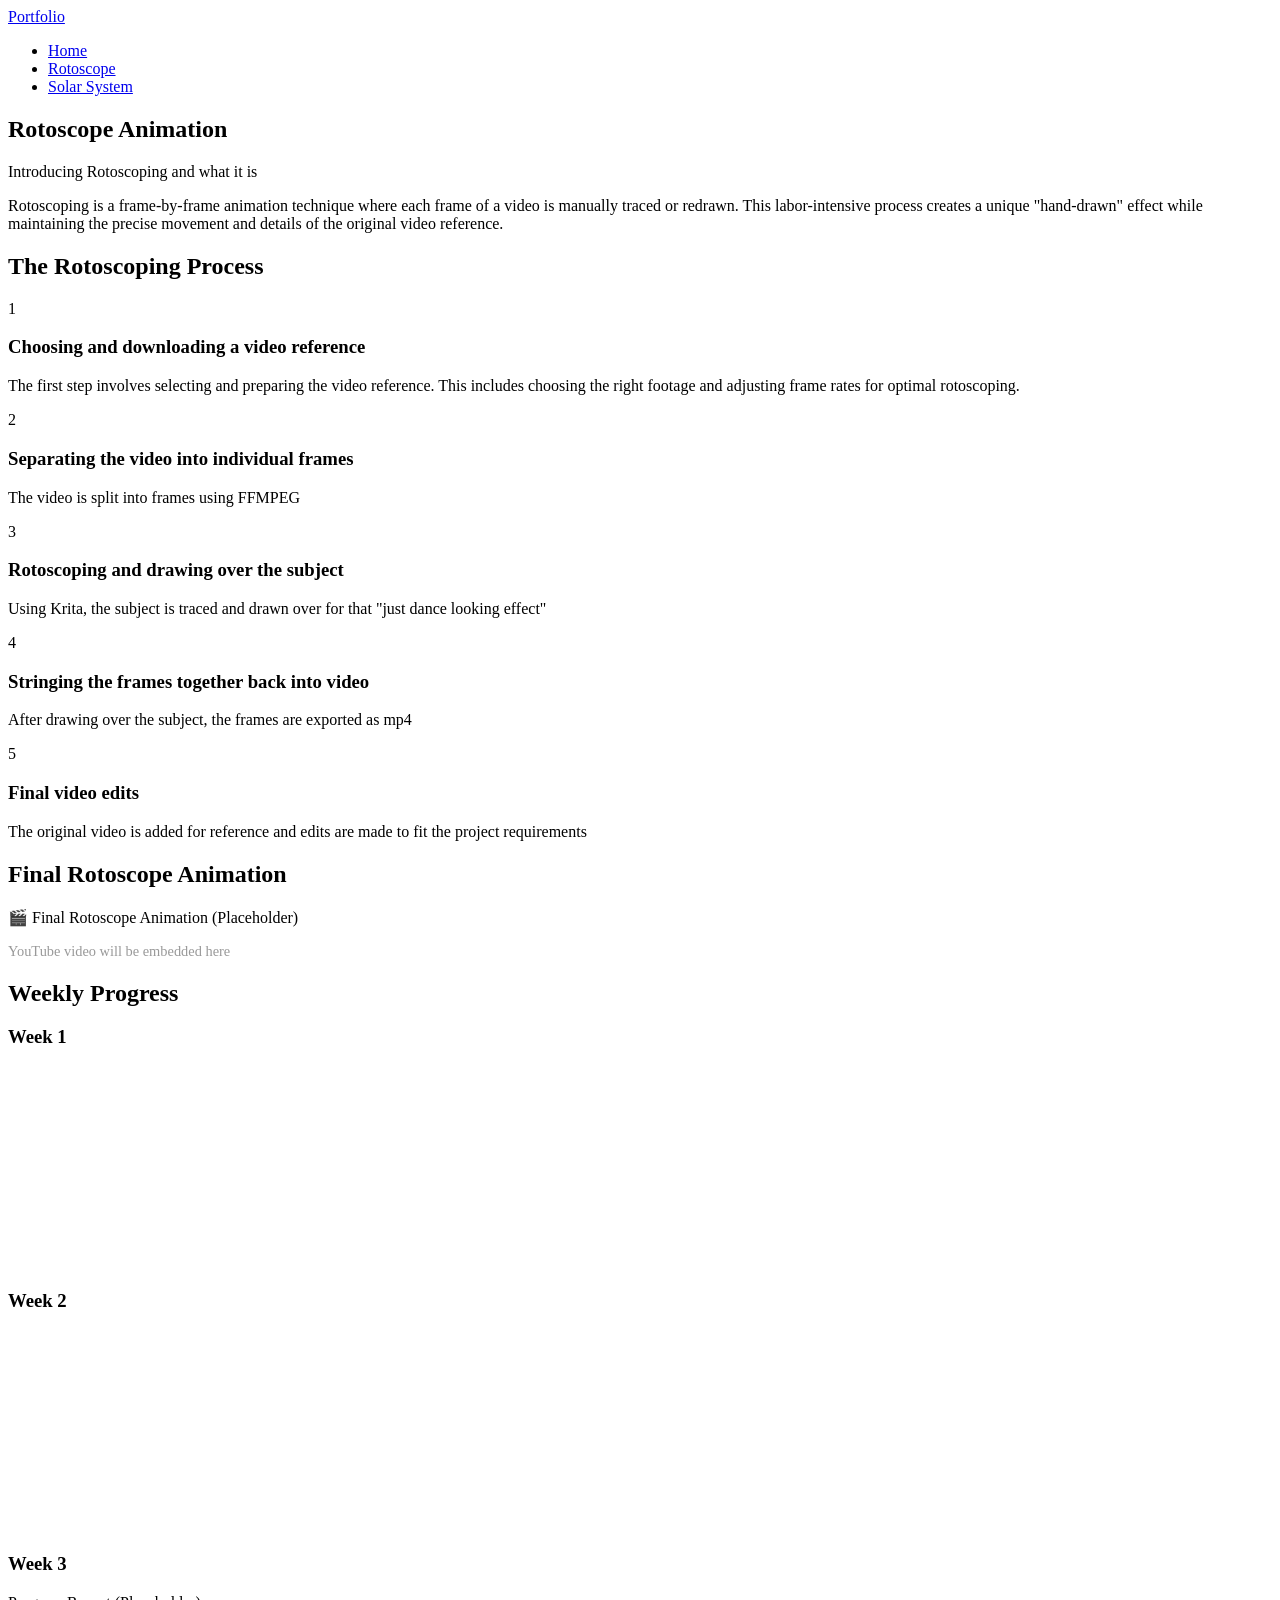
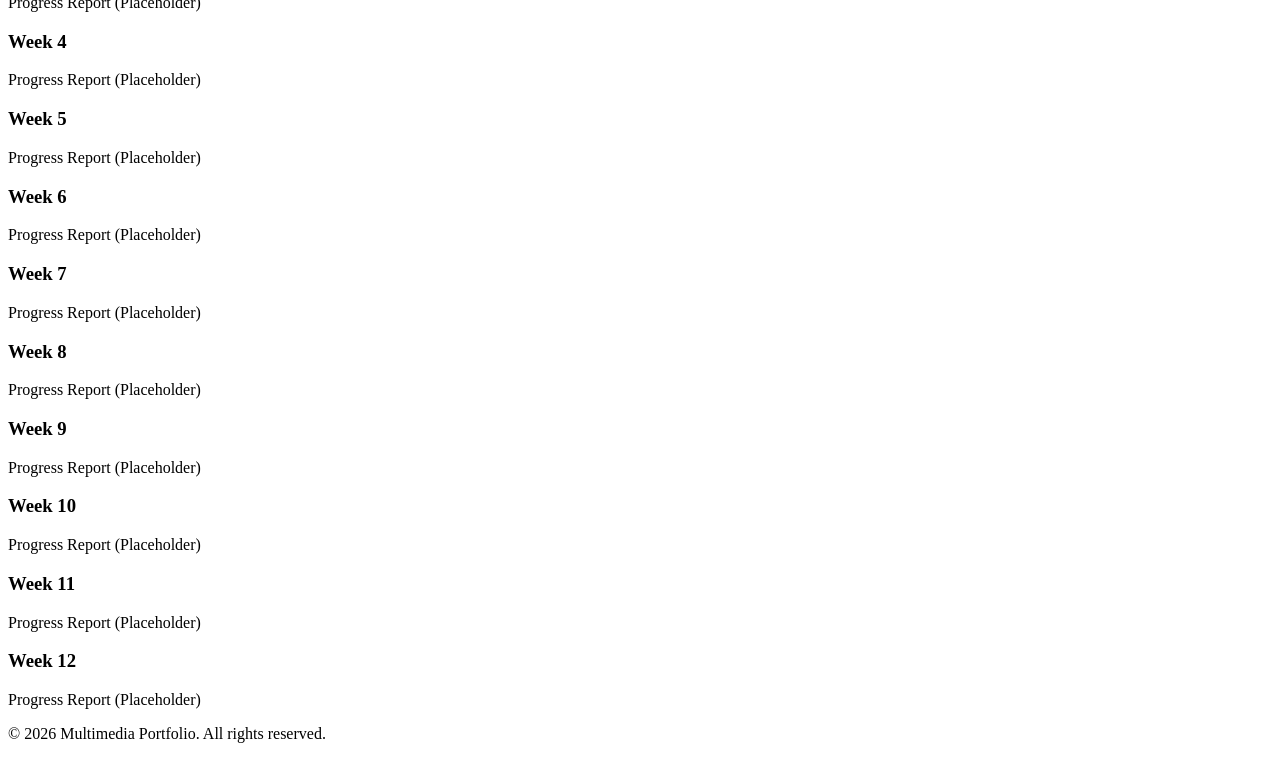
==== rotoscope.html @ 823a6d79 "week1,2 embed" ====
<!DOCTYPE html>
<html lang="en">
<head>
    <meta charset="UTF-8">
    <meta name="viewport" content="width=device-width, initial-scale=1.0">
    <title>Rotoscope - Multimedia Portfolio</title>
    <link rel="stylesheet" href="style.css">
</head>
<body>
    <nav class="navbar">
        <div class="nav-container">
            <a href="index.html" class="logo">Portfolio</a>
            <ul class="nav-menu">
                <li><a href="index.html">Home</a></li>
                <li><a href="rotoscope.html" class="active">Rotoscope</a></li>
                <li><a href="solar-system.html">Solar System</a></li>
            </ul>
        </div>
    </nav>

    <main>
        <section class="project-header-section">
            <h1>Rotoscope Animation</h1>
            <p class="intro-text">Introducing Rotoscoping and what it is</p>
            <p class="description">Rotoscoping is a frame-by-frame animation technique where each frame of a video is manually traced or redrawn. This labor-intensive process creates a unique "hand-drawn" effect while maintaining the precise movement and details of the original video reference.</p>
        </section>

        <section class="section">
            <h2>The Rotoscoping Process</h2>
            <div class="process-steps">
                <div class="step">
                    <div class="step-number">1</div>
                    <h3>Choosing and downloading a video reference</h3>
                    <p>The first step involves selecting and preparing the video reference. This includes choosing the right footage and adjusting frame rates for optimal rotoscoping.</p>
                </div>
                <div class="step">
                    <div class="step-number">2</div>
                    <h3>Separating the video into individual frames</h3>
                    <p>The video is split into frames using FFMPEG</p>
                </div>
                <div class="step">
                    <div class="step-number">3</div>
                    <h3>Rotoscoping and drawing over the subject</h3>
                    <p>Using Krita, the subject is traced and drawn over for that "just dance looking effect"</p>
                </div>
                <div class="step">
                    <div class="step-number">4</div>
                    <h3>Stringing the frames together back into video</h3>
                    <p>After drawing over the subject, the frames are exported as mp4</p>
                </div>
                <div class="step">
                    <div class="step-number">5</div>
                    <h3>Final video edits</h3>
                    <p>The original video is added for reference and edits are made to fit the project requirements</p>
                </div>
            </div>
        </section>

        <section class="section">
            <h2>Final Rotoscope Animation</h2>
            <div class="video-container">
                <div class="placeholder-video">
                    <p>🎬 Final Rotoscope Animation (Placeholder)</p>
                    <p style="font-size: 0.9em; color: #999;">YouTube video will be embedded here</p>
                </div>
            </div>
        </section>

        <section class="section">
            <h2>Weekly Progress</h2>
            <div class="progress-grid">
                <div class="progress-item">
                    <h3>Week 1</h3>
                    <div class="placeholder-video small">
                        <iframe width="100%" height="200" src="https://www.youtube.com/embed/7poKHDtncnA" title="Week 1 Progress Report" frameborder="0" allow="accelerometer; autoplay; clipboard-write; encrypted-media; gyroscope; picture-in-picture" allowfullscreen></iframe>
                    </div>
                </div>
                <div class="progress-item">
                    <h3>Week 2</h3>
                    <div class="placeholder-video small">
                        <iframe width="100%" height="200" src="https://www.youtube.com/embed/IN94THg4a0k" title="Week 2 Progress Report" frameborder="0" allow="accelerometer; autoplay; clipboard-write; encrypted-media; gyroscope; picture-in-picture" allowfullscreen></iframe>
                    </div>
                </div>
                <div class="progress-item">
                    <h3>Week 3</h3>
                    <div class="placeholder-video small">
                        <p>Progress Report (Placeholder)</p>
                    </div>
                </div>
                <div class="progress-item">
                    <h3>Week 4</h3>
                    <div class="placeholder-video small">
                        <p>Progress Report (Placeholder)</p>
                    </div>
                </div>
                <div class="progress-item">
                    <h3>Week 5</h3>
                    <div class="placeholder-video small">
                        <p>Progress Report (Placeholder)</p>
                    </div>
                </div>
                <div class="progress-item">
                    <h3>Week 6</h3>
                    <div class="placeholder-video small">
                        <p>Progress Report (Placeholder)</p>
                    </div>
                </div>
                <div class="progress-item">
                    <h3>Week 7</h3>
                    <div class="placeholder-video small">
                        <p>Progress Report (Placeholder)</p>
                    </div>
                </div>
                <div class="progress-item">
                    <h3>Week 8</h3>
                    <div class="placeholder-video small">
                        <p>Progress Report (Placeholder)</p>
                    </div>
                </div>
                <div class="progress-item">
                    <h3>Week 9</h3>
                    <div class="placeholder-video small">
                        <p>Progress Report (Placeholder)</p>
                    </div>
                </div>
                <div class="progress-item">
                    <h3>Week 10</h3>
                    <div class="placeholder-video small">
                        <p>Progress Report (Placeholder)</p>
                    </div>
                </div>
                <div class="progress-item">
                    <h3>Week 11</h3>
                    <div class="placeholder-video small">
                        <p>Progress Report (Placeholder)</p>
                    </div>
                </div>
                <div class="progress-item">
                    <h3>Week 12</h3>
                    <div class="placeholder-video small">
                        <p>Progress Report (Placeholder)</p>
                    </div>
                </div>
            </div>
        </section>
    </main>

    <footer>
        <p>&copy; 2026 Multimedia Portfolio. All rights reserved.</p>
    </footer>

    <script src="script.js"></script>
</body>
</html>
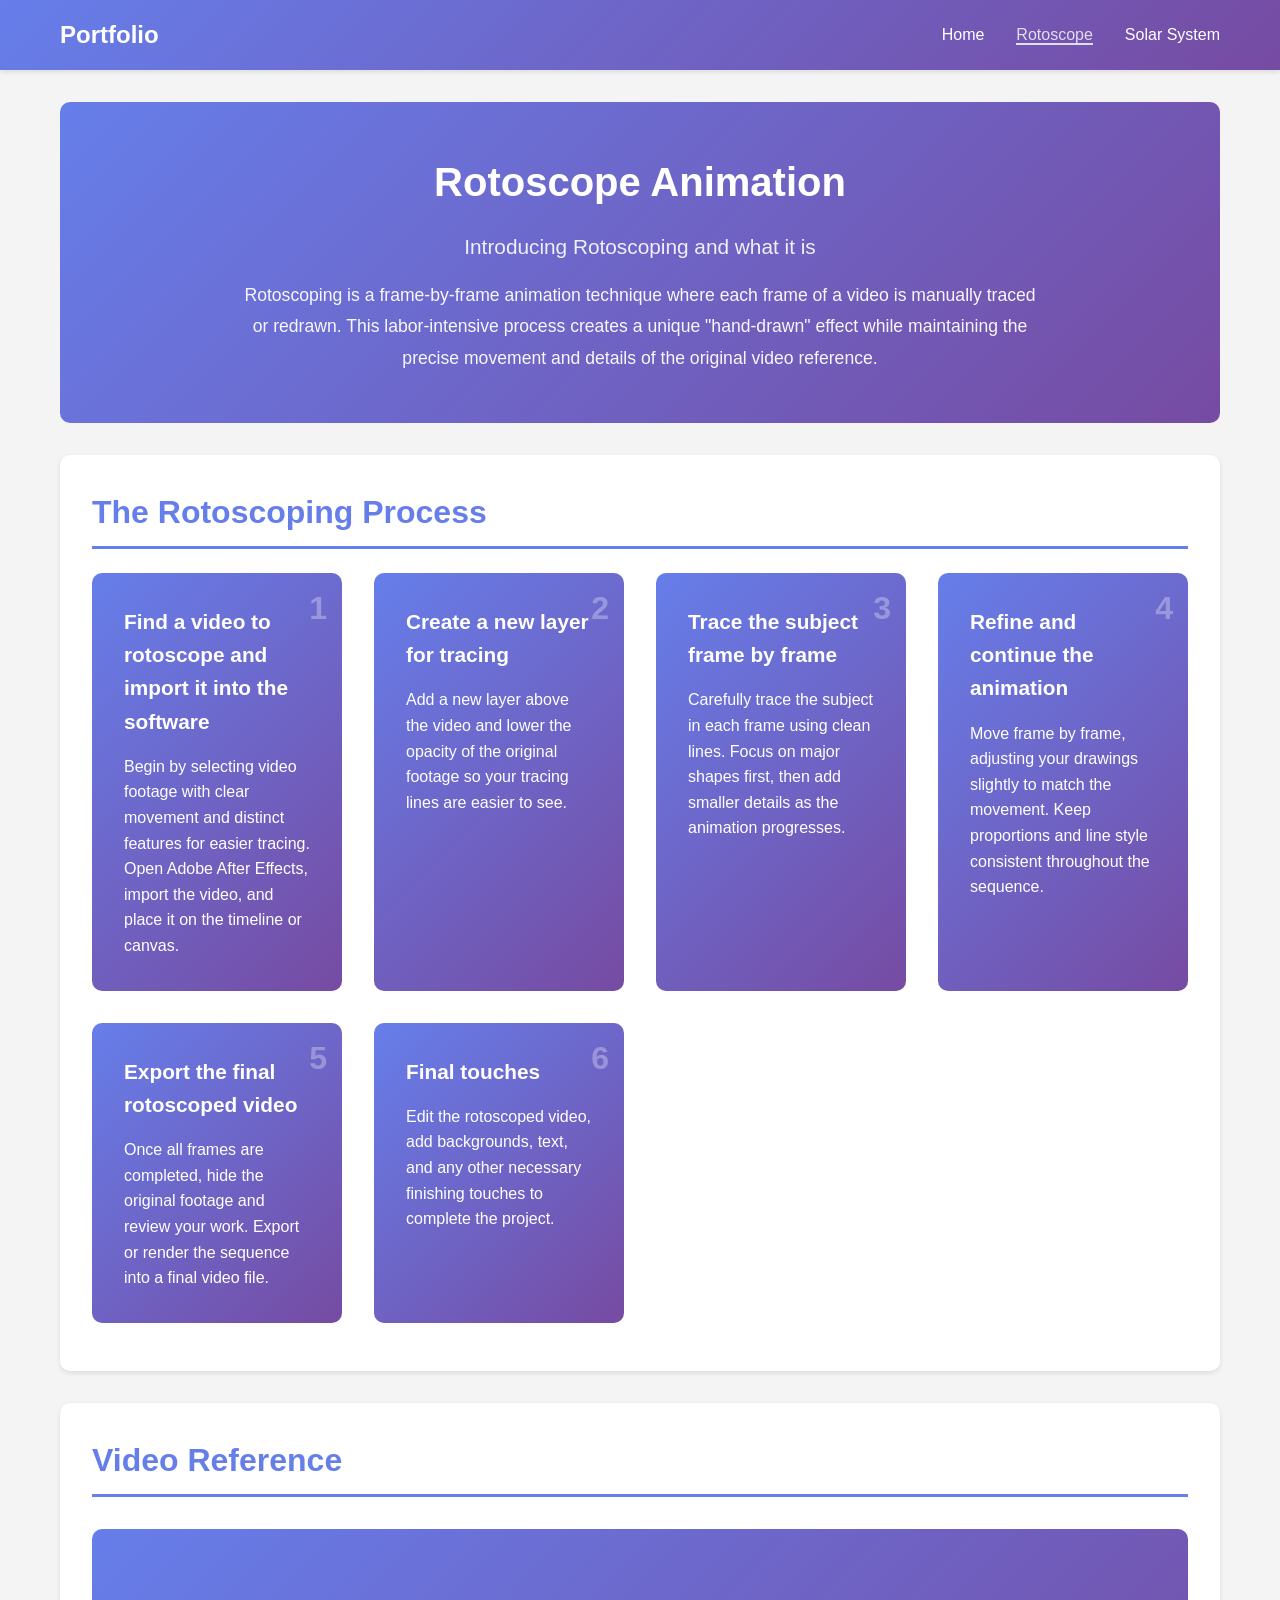
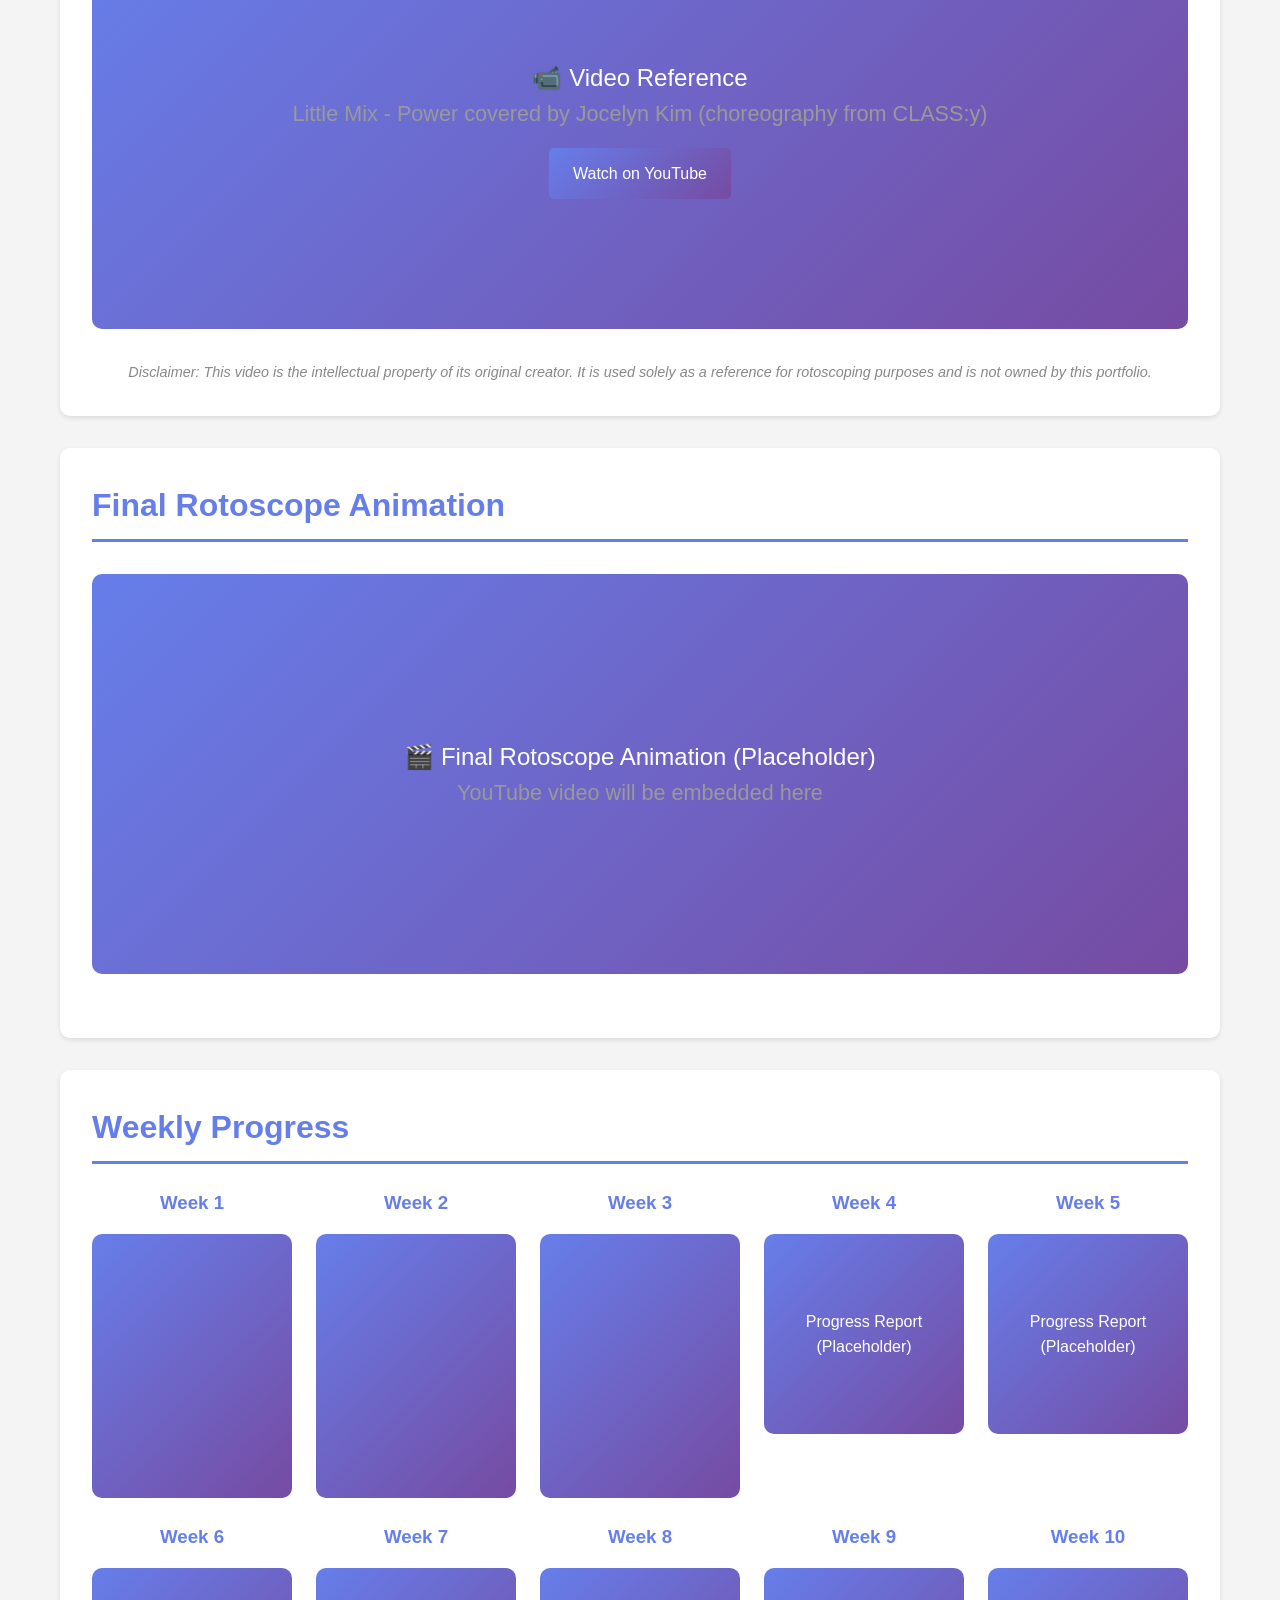
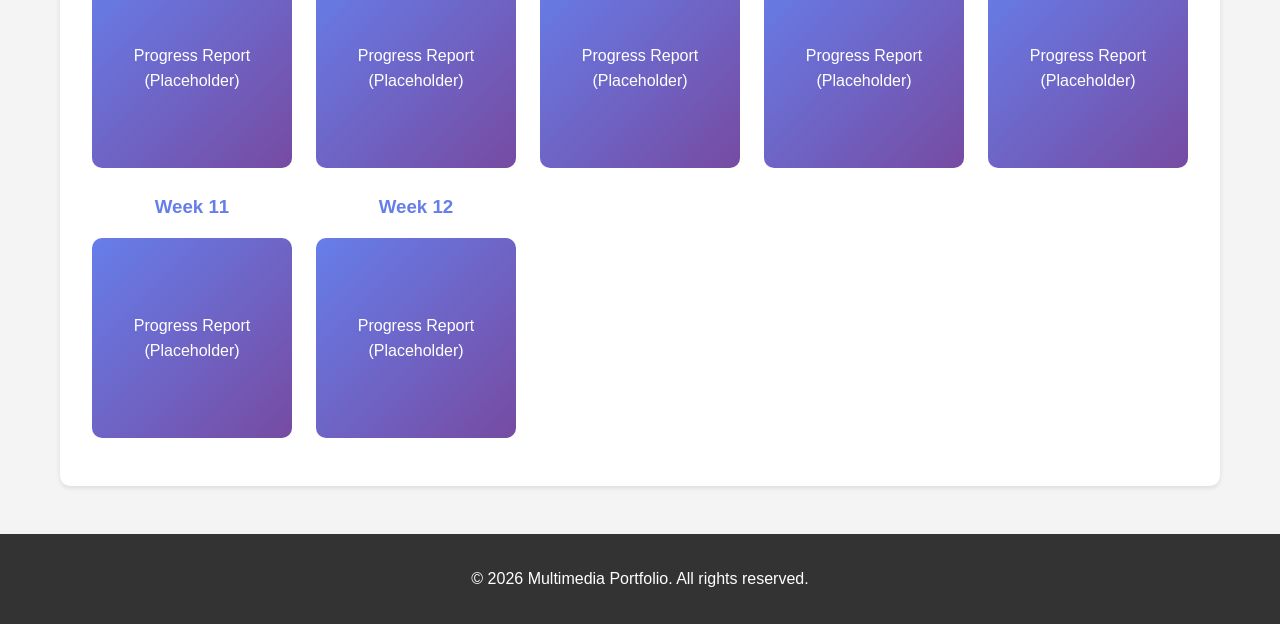
==== commit 98b78440: "reference video added" ====
--- a/rotoscope.html
+++ b/rotoscope.html
@@ -30,30 +30,47 @@
             <div class="process-steps">
                 <div class="step">
                     <div class="step-number">1</div>
-                    <h3>Choosing and downloading a video reference</h3>
-                    <p>The first step involves selecting and preparing the video reference. This includes choosing the right footage and adjusting frame rates for optimal rotoscoping.</p>
+                    <h3>Find a video to rotoscope and import it into the software</h3>
+                    <p>Begin by selecting video footage with clear movement and distinct features for easier tracing. Open Adobe After Effects, import the video, and place it on the timeline or canvas.</p>
                 </div>
                 <div class="step">
                     <div class="step-number">2</div>
-                    <h3>Separating the video into individual frames</h3>
-                    <p>The video is split into frames using FFMPEG</p>
+                    <h3>Create a new layer for tracing</h3>
+                    <p>Add a new layer above the video and lower the opacity of the original footage so your tracing lines are easier to see.</p>
                 </div>
                 <div class="step">
                     <div class="step-number">3</div>
-                    <h3>Rotoscoping and drawing over the subject</h3>
-                    <p>Using Krita, the subject is traced and drawn over for that "just dance looking effect"</p>
+                    <h3>Trace the subject frame by frame</h3>
+                    <p>Carefully trace the subject in each frame using clean lines. Focus on major shapes first, then add smaller details as the animation progresses.</p>
                 </div>
                 <div class="step">
                     <div class="step-number">4</div>
-                    <h3>Stringing the frames together back into video</h3>
-                    <p>After drawing over the subject, the frames are exported as mp4</p>
+                    <h3>Refine and continue the animation</h3>
+                    <p>Move frame by frame, adjusting your drawings slightly to match the movement. Keep proportions and line style consistent throughout the sequence.</p>
                 </div>
                 <div class="step">
                     <div class="step-number">5</div>
-                    <h3>Final video edits</h3>
-                    <p>The original video is added for reference and edits are made to fit the project requirements</p>
+                    <h3>Export the final rotoscoped video</h3>
+                    <p>Once all frames are completed, hide the original footage and review your work. Export or render the sequence into a final video file.</p>
+                </div>
+                <div class="step">
+                    <div class="step-number">6</div>
+                    <h3>Final touches</h3>
+                    <p>Edit the rotoscoped video, add backgrounds, text, and any other necessary finishing touches to complete the project.</p>
                 </div>
             </div>
+        </section>
+
+        <section class="section">
+            <h2>Video Reference</h2>
+            <div class="video-container">
+                <div class="placeholder-video">
+                    <p>📹 Video Reference</p>
+                    <p style="font-size: 0.9em; color: #999;">Little Mix - Power covered by Jocelyn Kim (choreography from CLASS:y)</p>
+                    <a href="https://www.youtube.com/watch?v=XmsuKrjB3SI" target="_blank" class="btn" style="margin-top: 1rem;">Watch on YouTube</a>
+                </div>
+            </div>
+            <p style="font-size: 0.9em; color: #888; margin-top: 1rem; text-align: center; font-style: italic;">Disclaimer: This video is the intellectual property of its original creator. It is used solely as a reference for rotoscoping purposes and is not owned by this portfolio.</p>
         </section>
 
         <section class="section">
@@ -84,7 +101,7 @@
                 <div class="progress-item">
                     <h3>Week 3</h3>
                     <div class="placeholder-video small">
-                        <p>Progress Report (Placeholder)</p>
+                        <iframe width="100%" height="200" src="https://www.youtube.com/embed/37TvOM42wJw" title="Week 2 Progress Report" frameborder="0" allow="accelerometer; autoplay; clipboard-write; encrypted-media; gyroscope; picture-in-picture" allowfullscreen></iframe>
                     </div>
                 </div>
                 <div class="progress-item">
--- a/style.css
+++ b/style.css
@@ -0,0 +1,532 @@
+* {
+    margin: 0;
+    padding: 0;
+    box-sizing: border-box;
+}
+
+body {
+    font-family: 'Segoe UI', Tahoma, Geneva, Verdana, sans-serif;
+    line-height: 1.6;
+    color: #333;
+    background-color: #f4f4f4;
+}
+
+/* Navigation */
+.navbar {
+    background: linear-gradient(135deg, #667eea 0%, #764ba2 100%);
+    padding: 1rem 0;
+    position: sticky;
+    top: 0;
+    z-index: 100;
+    box-shadow: 0 2px 5px rgba(0, 0, 0, 0.1);
+}
+
+.nav-container {
+    max-width: 1200px;
+    margin: 0 auto;
+    display: flex;
+    justify-content: space-between;
+    align-items: center;
+    padding: 0 20px;
+}
+
+.logo {
+    color: white;
+    font-size: 1.5rem;
+    font-weight: bold;
+    text-decoration: none;
+}
+
+.nav-menu {
+    display: flex;
+    list-style: none;
+    gap: 2rem;
+}
+
+.nav-menu a {
+    color: white;
+    text-decoration: none;
+    transition: opacity 0.3s ease;
+}
+
+.nav-menu a:hover,
+.nav-menu a.active {
+    opacity: 0.8;
+    border-bottom: 2px solid white;
+}
+
+/* Main content */
+main {
+    max-width: 1200px;
+    margin: 0 auto;
+    padding: 0 20px;
+    min-height: calc(100vh - 200px);
+}
+
+.hero {
+    background: linear-gradient(135deg, #667eea 0%, #764ba2 100%);
+    color: white;
+    padding: 4rem 2rem;
+    text-align: center;
+    border-radius: 10px;
+    margin: 2rem 0;
+}
+
+.hero-content h1 {
+    font-size: 3rem;
+    margin-bottom: 1rem;
+}
+
+.hero-content p {
+    font-size: 1.2rem;
+    opacity: 0.9;
+}
+
+/* Projects Section */
+.projects {
+    margin: 3rem 0;
+}
+
+.projects h2 {
+    text-align: center;
+    font-size: 2.5rem;
+    margin-bottom: 2rem;
+    color: #333;
+}
+
+.projects-grid {
+    display: grid;
+    grid-template-columns: repeat(auto-fit, minmax(300px, 1fr));
+    gap: 2rem;
+    margin-bottom: 2rem;
+}
+
+.project-card {
+    background: white;
+    padding: 2rem;
+    border-radius: 10px;
+    box-shadow: 0 4px 6px rgba(0, 0, 0, 0.1);
+    transition: transform 0.3s ease, box-shadow 0.3s ease;
+}
+
+.project-card:hover {
+    transform: translateY(-5px);
+    box-shadow: 0 8px 12px rgba(0, 0, 0, 0.15);
+}
+
+.project-header {
+    font-size: 1.5rem;
+    font-weight: bold;
+    color: #667eea;
+    margin-bottom: 1rem;
+}
+
+.project-card p {
+    color: #666;
+    margin-bottom: 1.5rem;
+    line-height: 1.8;
+}
+
+/* Buttons */
+.btn {
+    display: inline-block;
+    background: linear-gradient(135deg, #667eea 0%, #764ba2 100%);
+    color: white;
+    padding: 0.8rem 1.5rem;
+    border: none;
+    border-radius: 5px;
+    cursor: pointer;
+    text-decoration: none;
+    transition: transform 0.2s ease, box-shadow 0.2s ease;
+    font-size: 1rem;
+}
+
+.btn:hover {
+    transform: scale(1.05);
+    box-shadow: 0 4px 8px rgba(102, 126, 234, 0.4);
+}
+
+/* Sections */
+.section {
+    background: white;
+    padding: 2rem;
+    margin: 2rem 0;
+    border-radius: 10px;
+    box-shadow: 0 2px 5px rgba(0, 0, 0, 0.1);
+}
+
+.section h2 {
+    color: #667eea;
+    font-size: 2rem;
+    margin-bottom: 1.5rem;
+    border-bottom: 3px solid #667eea;
+    padding-bottom: 0.5rem;
+}
+
+.project-header-section {
+    background: linear-gradient(135deg, #667eea 0%, #764ba2 100%);
+    color: white;
+    padding: 3rem 2rem;
+    border-radius: 10px;
+    margin: 2rem 0;
+    text-align: center;
+}
+
+.project-header-section h1 {
+    font-size: 2.5rem;
+    margin-bottom: 1rem;
+}
+
+.intro-text {
+    font-size: 1.3rem;
+    margin-bottom: 1rem;
+    opacity: 0.9;
+}
+
+.description {
+    font-size: 1.1rem;
+    line-height: 1.8;
+    opacity: 0.95;
+    max-width: 800px;
+    margin: 0 auto;
+}
+
+/* Process Steps */
+.process-steps {
+    display: grid;
+    grid-template-columns: repeat(auto-fit, minmax(250px, 1fr));
+    gap: 2rem;
+    margin: 1rem 0;
+}
+
+.step {
+    background: linear-gradient(135deg, #667eea 0%, #764ba2 100%);
+    color: white;
+    padding: 2rem;
+    border-radius: 10px;
+    position: relative;
+}
+
+.step-number {
+    position: absolute;
+    top: 10px;
+    right: 15px;
+    font-size: 2rem;
+    font-weight: bold;
+    opacity: 0.3;
+}
+
+.step h3 {
+    margin-bottom: 1rem;
+    font-size: 1.3rem;
+}
+
+.step p {
+    line-height: 1.6;
+}
+
+/* Video Container */
+.video-container {
+    margin: 2rem 0;
+}
+
+.placeholder-video {
+    background: linear-gradient(135deg, #667eea 0%, #764ba2 100%);
+    color: white;
+    padding: 4rem 2rem;
+    border-radius: 10px;
+    text-align: center;
+    min-height: 400px;
+    display: flex;
+    flex-direction: column;
+    justify-content: center;
+    align-items: center;
+    font-size: 1.5rem;
+}
+
+.placeholder-video.small {
+    min-height: 200px;
+    font-size: 1rem;
+    padding: 2rem 1rem;
+}
+
+/* Progress Grid */
+.progress-grid {
+    display: grid;
+    grid-template-columns: repeat(auto-fit, minmax(200px, 1fr));
+    gap: 1.5rem;
+    margin: 1rem 0;
+}
+
+.progress-item h3 {
+    color: #667eea;
+    margin-bottom: 1rem;
+    text-align: center;
+}
+
+/* Calculator */
+.calculator-container {
+    background: linear-gradient(135deg, #667eea 0%, #764ba2 100%);
+    color: white;
+    padding: 2rem;
+    border-radius: 10px;
+    text-align: center;
+}
+
+.calculator-container p {
+    font-size: 1.1rem;
+    margin-bottom: 2rem;
+}
+
+.calculator {
+    display: flex;
+    flex-direction: column;
+    gap: 1rem;
+    max-width: 400px;
+    margin: 0 auto 2rem;
+}
+
+.calculator label {
+    font-size: 1rem;
+    text-align: left;
+}
+
+.calculator input {
+    padding: 0.8rem;
+    border: none;
+    border-radius: 5px;
+    font-size: 1rem;
+}
+
+.results-grid {
+    display: grid;
+    grid-template-columns: repeat(auto-fit, minmax(150px, 1fr));
+    gap: 1.5rem;
+    margin-top: 2rem;
+}
+
+.planet-result {
+    background: rgba(255, 255, 255, 0.1);
+    padding: 1.5rem;
+    border-radius: 8px;
+    backdrop-filter: blur(10px);
+}
+
+.planet-result h3 {
+    margin-bottom: 0.5rem;
+}
+
+.age-result {
+    font-size: 2rem;
+    font-weight: bold;
+    margin: 0.5rem 0;
+}
+
+.planet-info {
+    font-size: 0.9rem;
+    opacity: 0.8;
+}
+
+/* Overview */
+.overview-grid {
+    display: grid;
+    grid-template-columns: repeat(auto-fit, minmax(250px, 1fr));
+    gap: 2rem;
+    margin-bottom: 2rem;
+}
+
+.overview-item {
+    background: linear-gradient(135deg, #667eea 0%, #764ba2 100%);
+    color: white;
+    padding: 1.5rem;
+    border-radius: 8px;
+}
+
+.overview-item h3 {
+    margin-bottom: 1rem;
+}
+
+.overview-item ul {
+    list-style: none;
+    padding-left: 0;
+}
+
+.overview-item li {
+    padding: 0.5rem 0;
+}
+
+.overview-item p {
+    font-size: 1.1rem;
+}
+
+.overview-description {
+    background: #f9f9f9;
+    padding: 1.5rem;
+    border-left: 4px solid #667eea;
+    border-radius: 5px;
+}
+
+.overview-description h3 {
+    color: #667eea;
+    margin-bottom: 1rem;
+}
+
+.overview-description p {
+    margin-bottom: 1rem;
+    line-height: 1.8;
+}
+
+.profiles-grid {
+    display: flex;
+    flex-direction: column;
+    gap: 2rem;
+    margin-top: 2rem;
+}
+
+.profile-card-row {
+    display: grid;
+    grid-template-columns: 1.3fr 0.7fr;
+    gap: 1.5rem;
+    align-items: start;
+}
+
+.profile-card {
+    background: white;
+    border-radius: 15px;
+    padding: 1.75rem;
+    box-shadow: 0 6px 18px rgba(0, 0, 0, 0.08);
+    transition: transform 0.25s ease, box-shadow 0.25s ease;
+}
+
+.profile-card:hover {
+    transform: translateY(-4px);
+    box-shadow: 0 10px 22px rgba(0, 0, 0, 0.12);
+}
+
+.profile-card-header {
+    display: flex;
+    align-items: center;
+    gap: 1rem;
+    margin-bottom: 1rem;
+}
+
+.profile-icon {
+    font-size: 2rem;
+}
+
+.profile-card h3 {
+    font-size: 1.4rem;
+    margin: 0;
+    color: #333;
+}
+
+.profile-card p {
+    color: #555;
+    line-height: 1.65;
+    margin-bottom: 1rem;
+}
+
+.profile-stats {
+    display: grid;
+    grid-template-columns: repeat(auto-fit, minmax(120px, 1fr));
+    gap: 0.75rem;
+    margin-bottom: 1rem;
+}
+
+.profile-stat {
+    background: #f4f6ff;
+    padding: 0.9rem;
+    border-radius: 10px;
+    font-size: 0.95rem;
+}
+
+.profile-stat strong {
+    display: block;
+    margin-bottom: 0.25rem;
+    color: #333;
+}
+
+.profile-facts {
+    list-style: disc inside;
+    color: #555;
+    margin-bottom: 0;
+}
+
+.profile-facts li {
+    margin-bottom: 0.5rem;
+}
+
+.profile-placeholder {
+    background: #f8f9ff;
+    border: 2px dashed rgba(102, 126, 234, 0.45);
+    border-radius: 15px;
+    min-height: 320px;
+    display: flex;
+    align-items: center;
+    justify-content: center;
+    padding: 1.5rem;
+    text-align: center;
+    color: #5a5f7a;
+}
+
+.profile-placeholder p {
+    margin: 0;
+    font-size: 1rem;
+    line-height: 1.6;
+}
+
+@media (max-width: 1024px) {
+    .profile-card-row {
+        grid-template-columns: 1fr;
+    }
+}
+
+@media (max-width: 768px) {
+    .profile-placeholder {
+        min-height: 220px;
+    }
+}
+
+/* Footer */
+footer {
+    background: #333;
+    color: white;
+    text-align: center;
+    padding: 2rem;
+    margin-top: 3rem;
+}
+
+/* Responsive */
+@media (max-width: 768px) {
+    .hero-content h1 {
+        font-size: 2rem;
+    }
+
+    .nav-menu {
+        gap: 1rem;
+        font-size: 0.9rem;
+    }
+
+    .project-header-section h1 {
+        font-size: 1.8rem;
+    }
+
+    .section h2 {
+        font-size: 1.5rem;
+    }
+
+    .process-steps,
+    .progress-grid,
+    .results-grid {
+        grid-template-columns: 1fr;
+    }
+
+    .placeholder-video {
+        min-height: 250px;
+        font-size: 1.2rem;
+    }
+
+    .calculator {
+        max-width: 100%;
+    }
+}
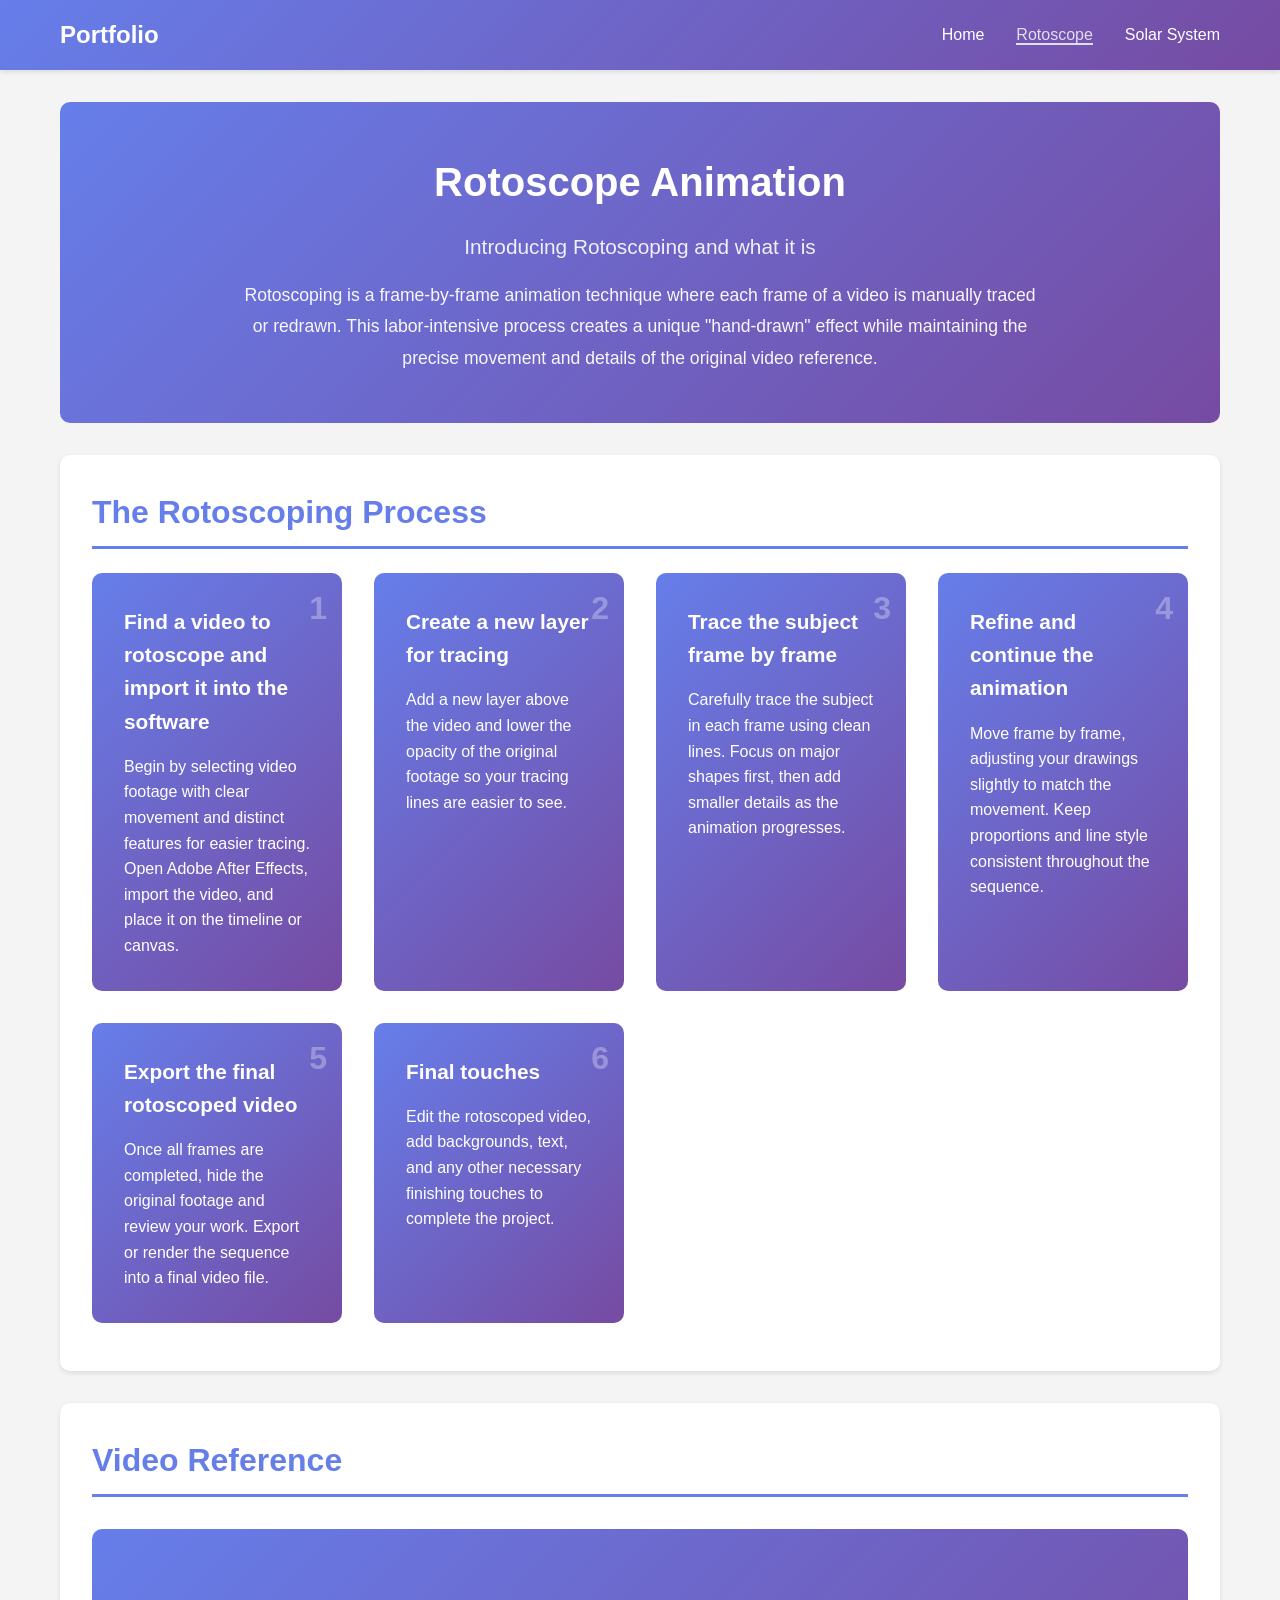
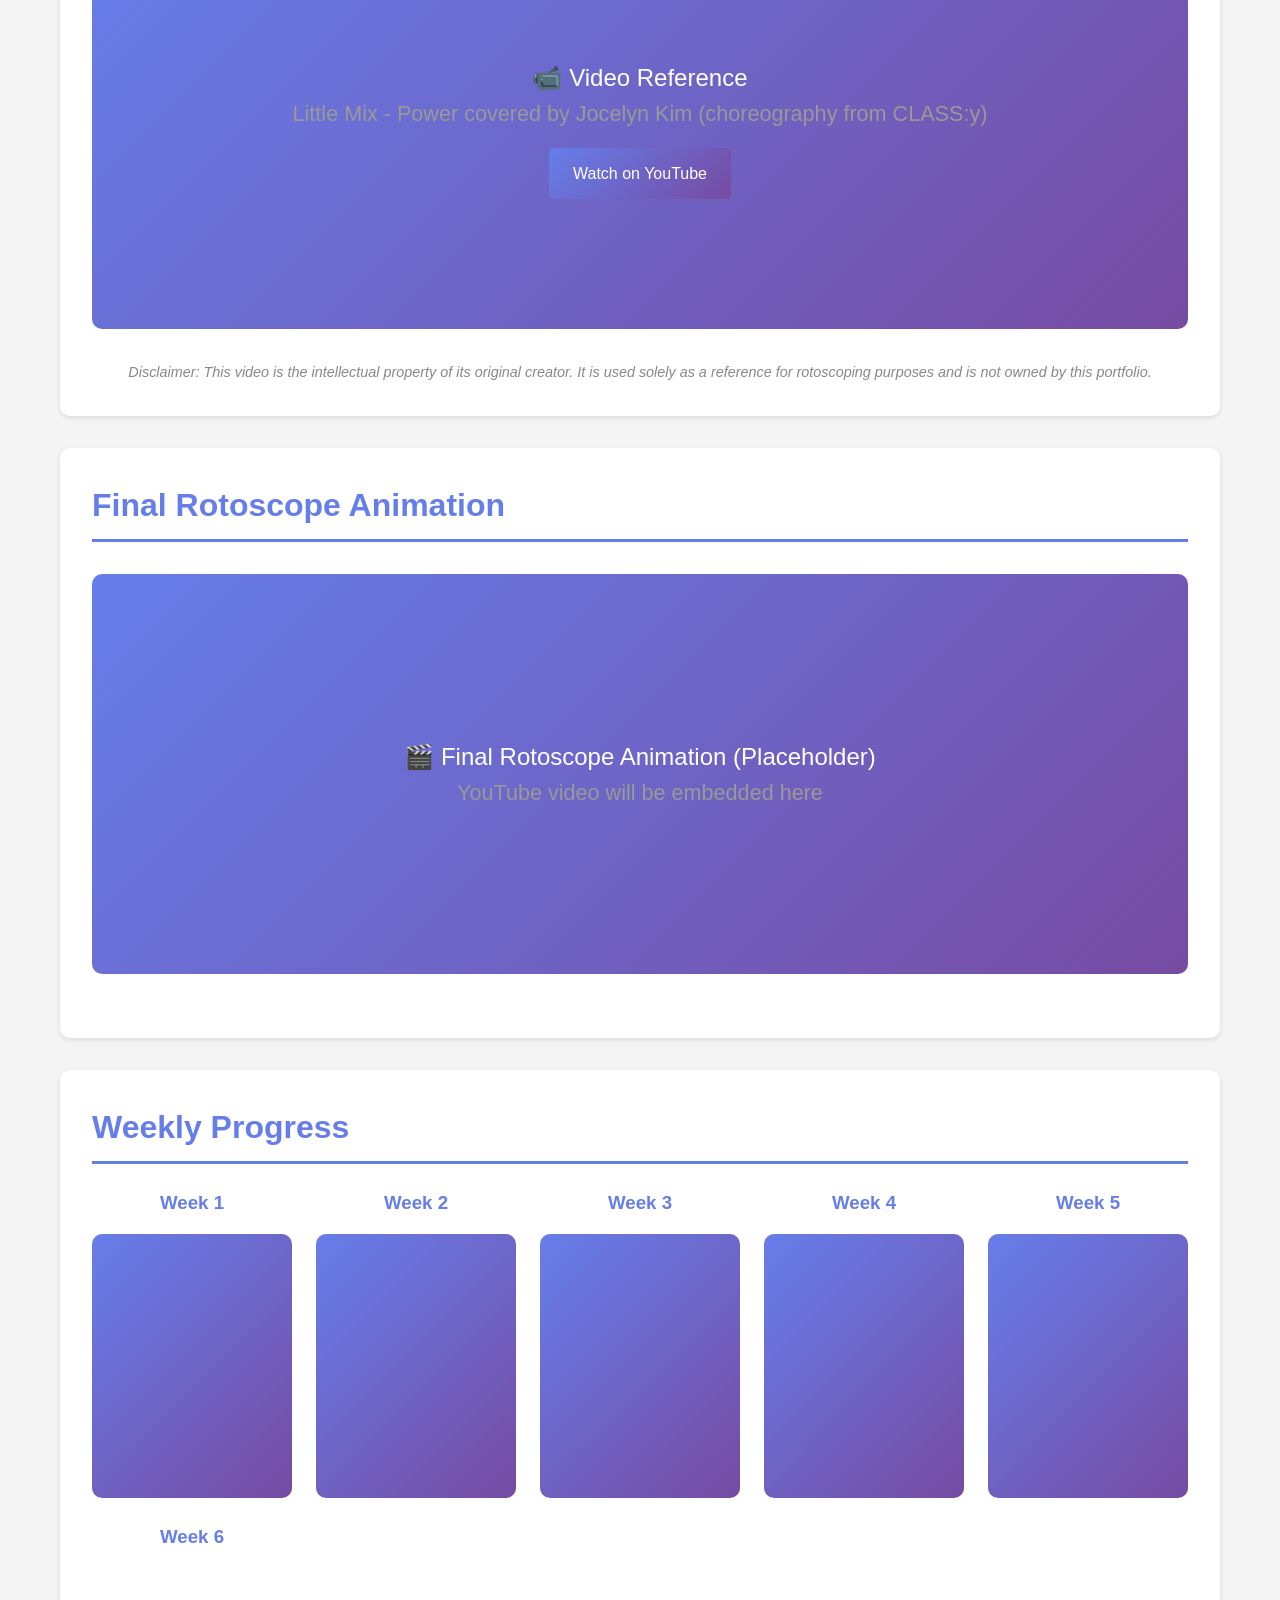
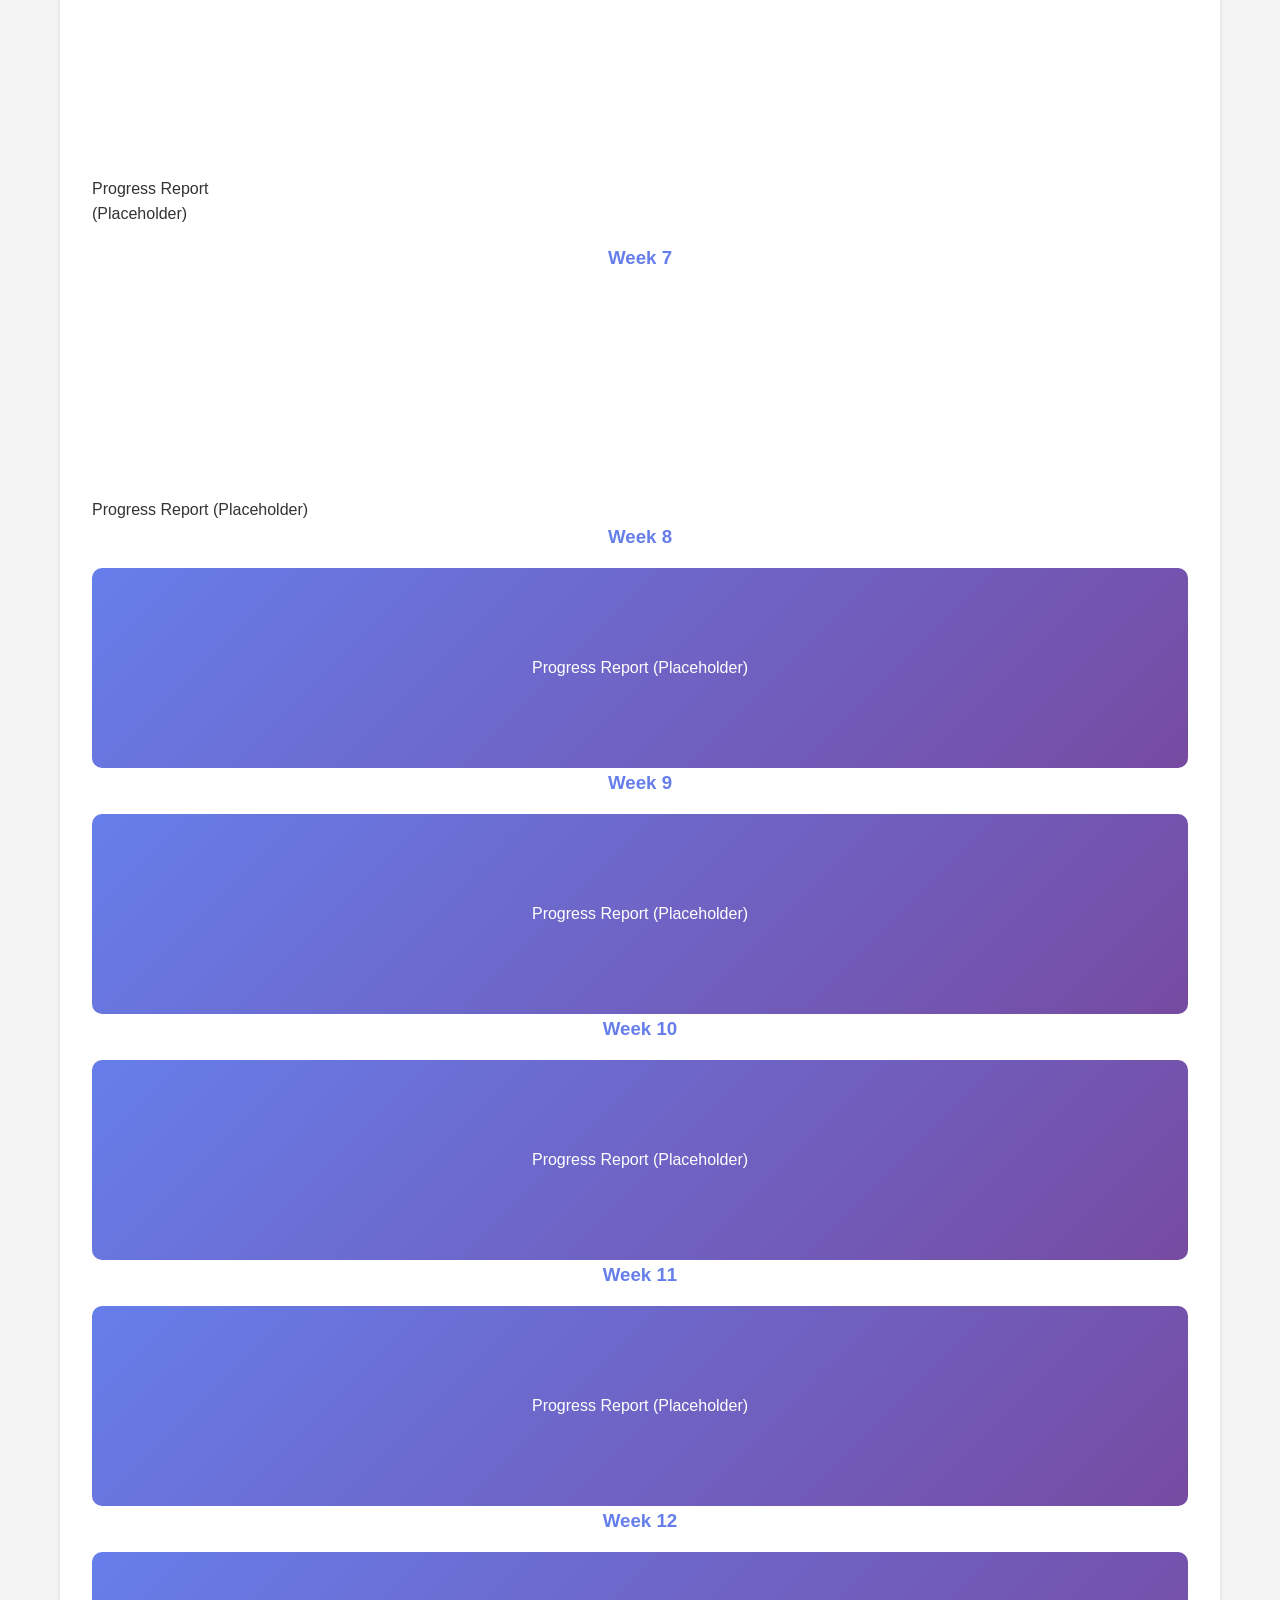
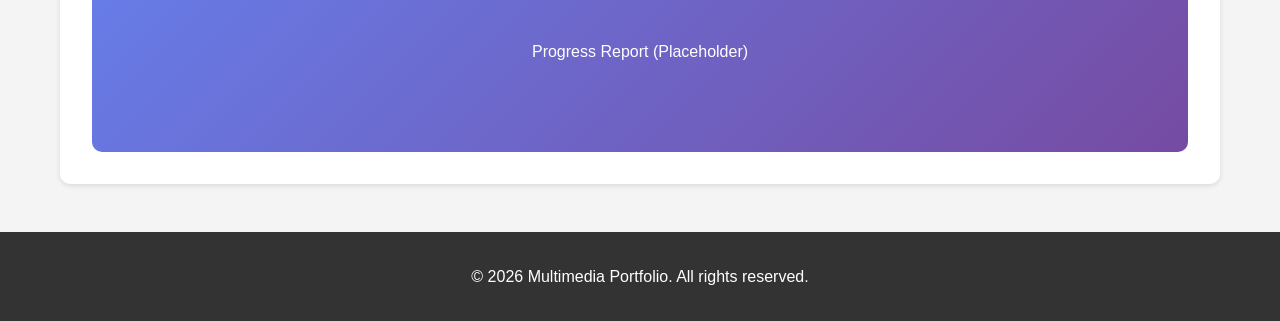
==== commit 2a8434c9: "rotoscope progress up to week 7 Replaced placeholder video divs with iframe elements for weeks 6 to " ====
--- a/rotoscope.html
+++ b/rotoscope.html
@@ -101,60 +101,60 @@
                 <div class="progress-item">
                     <h3>Week 3</h3>
                     <div class="placeholder-video small">
-                        <iframe width="100%" height="200" src="https://www.youtube.com/embed/37TvOM42wJw" title="Week 2 Progress Report" frameborder="0" allow="accelerometer; autoplay; clipboard-write; encrypted-media; gyroscope; picture-in-picture" allowfullscreen></iframe>
+                        <iframe width="100%" height="200" src="https://www.youtube.com/embed/37TvOM42wJw" title="Week 3 Progress Report" frameborder="0" allow="accelerometer; autoplay; clipboard-write; encrypted-media; gyroscope; picture-in-picture" allowfullscreen></iframe>
                     </div>
                 </div>
                 <div class="progress-item">
                     <h3>Week 4</h3>
                     <div class="placeholder-video small">
-                        <p>Progress Report (Placeholder)</p>
+                        <iframe width="100%" height="200" src="https://www.youtube.com/embed/75jNEfc7ess" title="Week 4 Progress Report" frameborder="0" allow="accelerometer; autoplay; clipboard-write; encrypted-media; gyroscope; picture-in-picture" allowfullscreen></iframe>
                     </div>
                 </div>
                 <div class="progress-item">
                     <h3>Week 5</h3>
                     <div class="placeholder-video small">
-                        <p>Progress Report (Placeholder)</p>
+                        <iframe width="100%" height="200" src="https://www.youtube.com/embed/aUON6jjzDMI" title="Week 5 Progress Report" frameborder="0" allow="accelerometer; autoplay; clipboard-write; encrypted-media; gyroscope; picture-in-picture" allowfullscreen></iframe>
                     </div>
                 </div>
                 <div class="progress-item">
                     <h3>Week 6</h3>
-                    <div class="placeholder-video small">
+                        <iframe width="100%" height="200" src="https://www.youtube.com/embed/G313K_YNeig" title="Week 6 Progress Report" frameborder="0" allow="accelerometer; autoplay; clipboard-write; encrypted-media; gyroscope; picture-in-picture" allowfullscreen></iframe>
                         <p>Progress Report (Placeholder)</p>
                     </div>
                 </div>
                 <div class="progress-item">
                     <h3>Week 7</h3>
-                    <div class="placeholder-video small">
+                        <iframe width="100%" height="200" src="https://www.youtube.com/embed/RO3NRxwnnPg" title="Week 7 Progress Report" frameborder="0" allow="accelerometer; autoplay; clipboard-write; encrypted-media; gyroscope; picture-in-picture" allowfullscreen></iframe>
                         <p>Progress Report (Placeholder)</p>
                     </div>
                 </div>
                 <div class="progress-item">
                     <h3>Week 8</h3>
-                    <div class="placeholder-video small">
+                        <div class="placeholder-video small">
                         <p>Progress Report (Placeholder)</p>
                     </div>
                 </div>
                 <div class="progress-item">
                     <h3>Week 9</h3>
-                    <div class="placeholder-video small">
+                        <div class="placeholder-video small">
                         <p>Progress Report (Placeholder)</p>
                     </div>
                 </div>
                 <div class="progress-item">
                     <h3>Week 10</h3>
-                    <div class="placeholder-video small">
+                        <div class="placeholder-video small">
                         <p>Progress Report (Placeholder)</p>
                     </div>
                 </div>
                 <div class="progress-item">
                     <h3>Week 11</h3>
-                    <div class="placeholder-video small">
+                        <div class="placeholder-video small">
                         <p>Progress Report (Placeholder)</p>
                     </div>
                 </div>
                 <div class="progress-item">
                     <h3>Week 12</h3>
-                    <div class="placeholder-video small">
+                        <div class="placeholder-video small">
                         <p>Progress Report (Placeholder)</p>
                     </div>
                 </div>
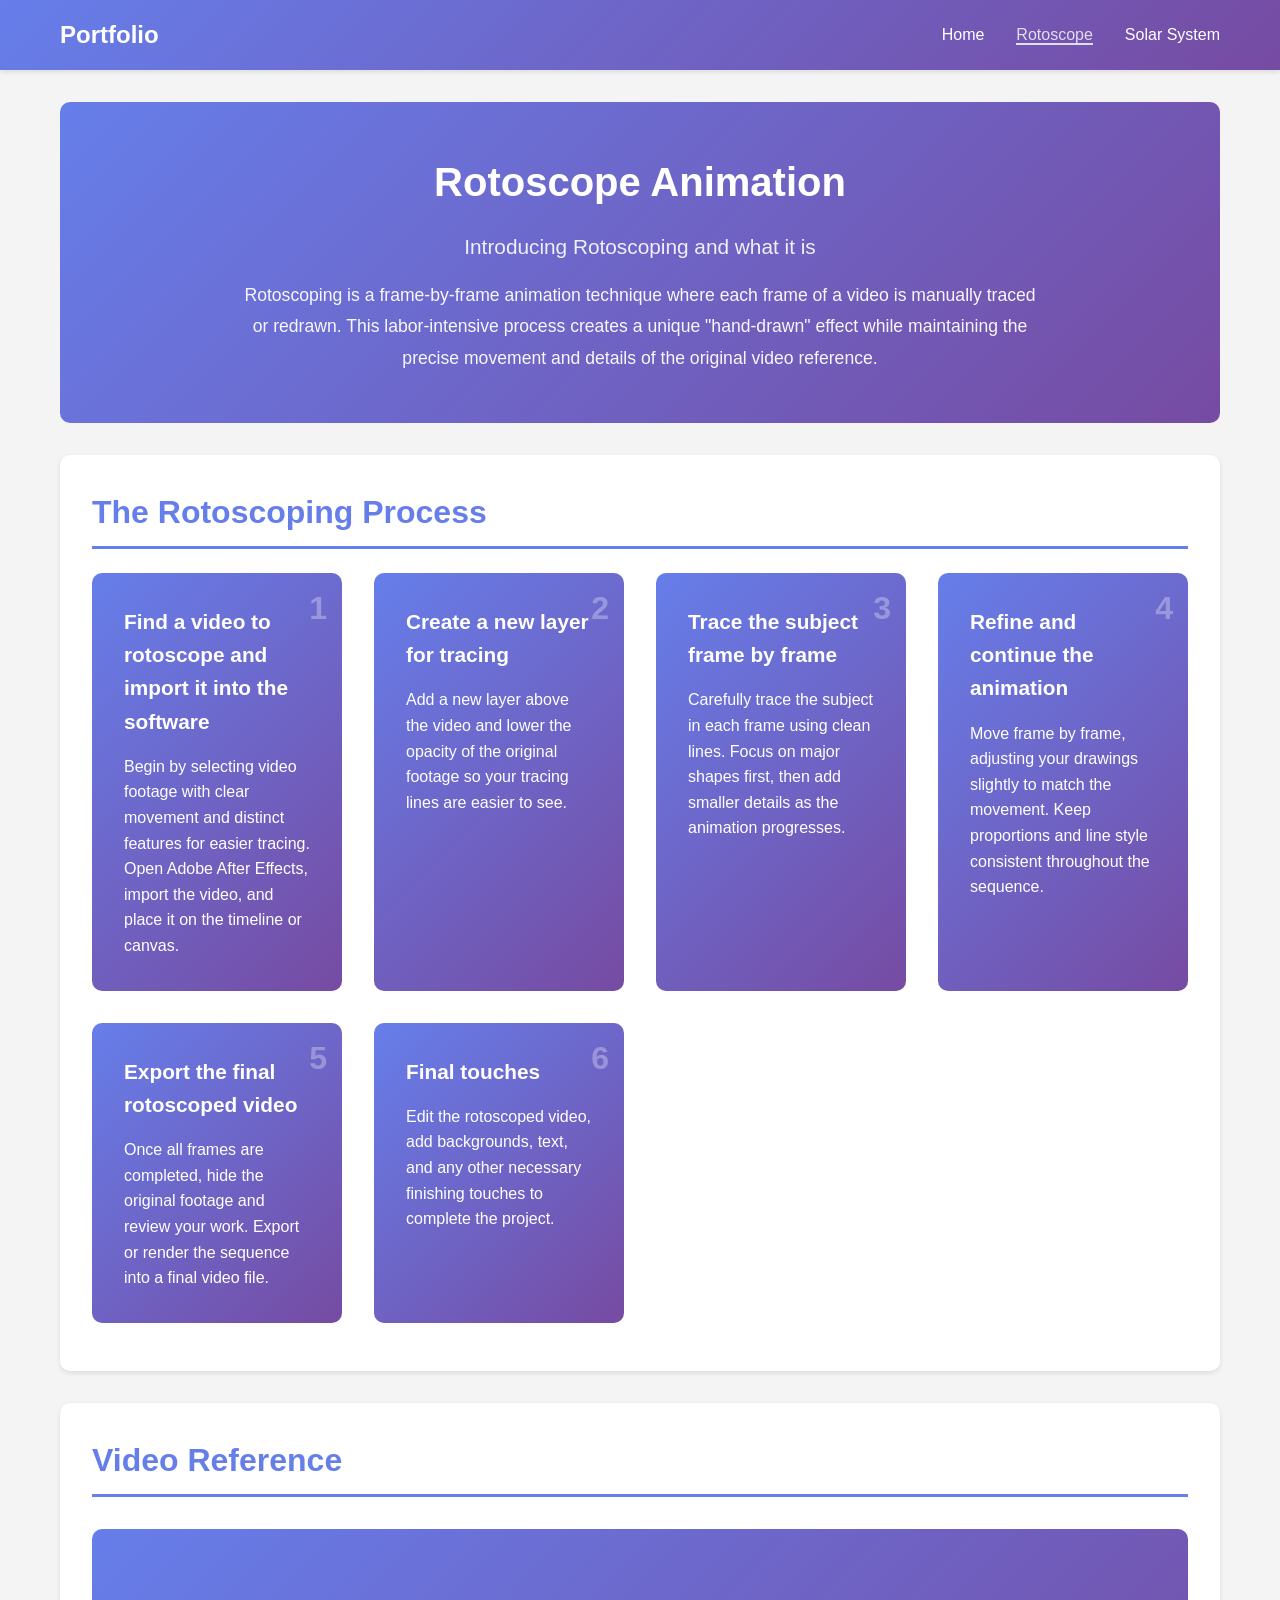
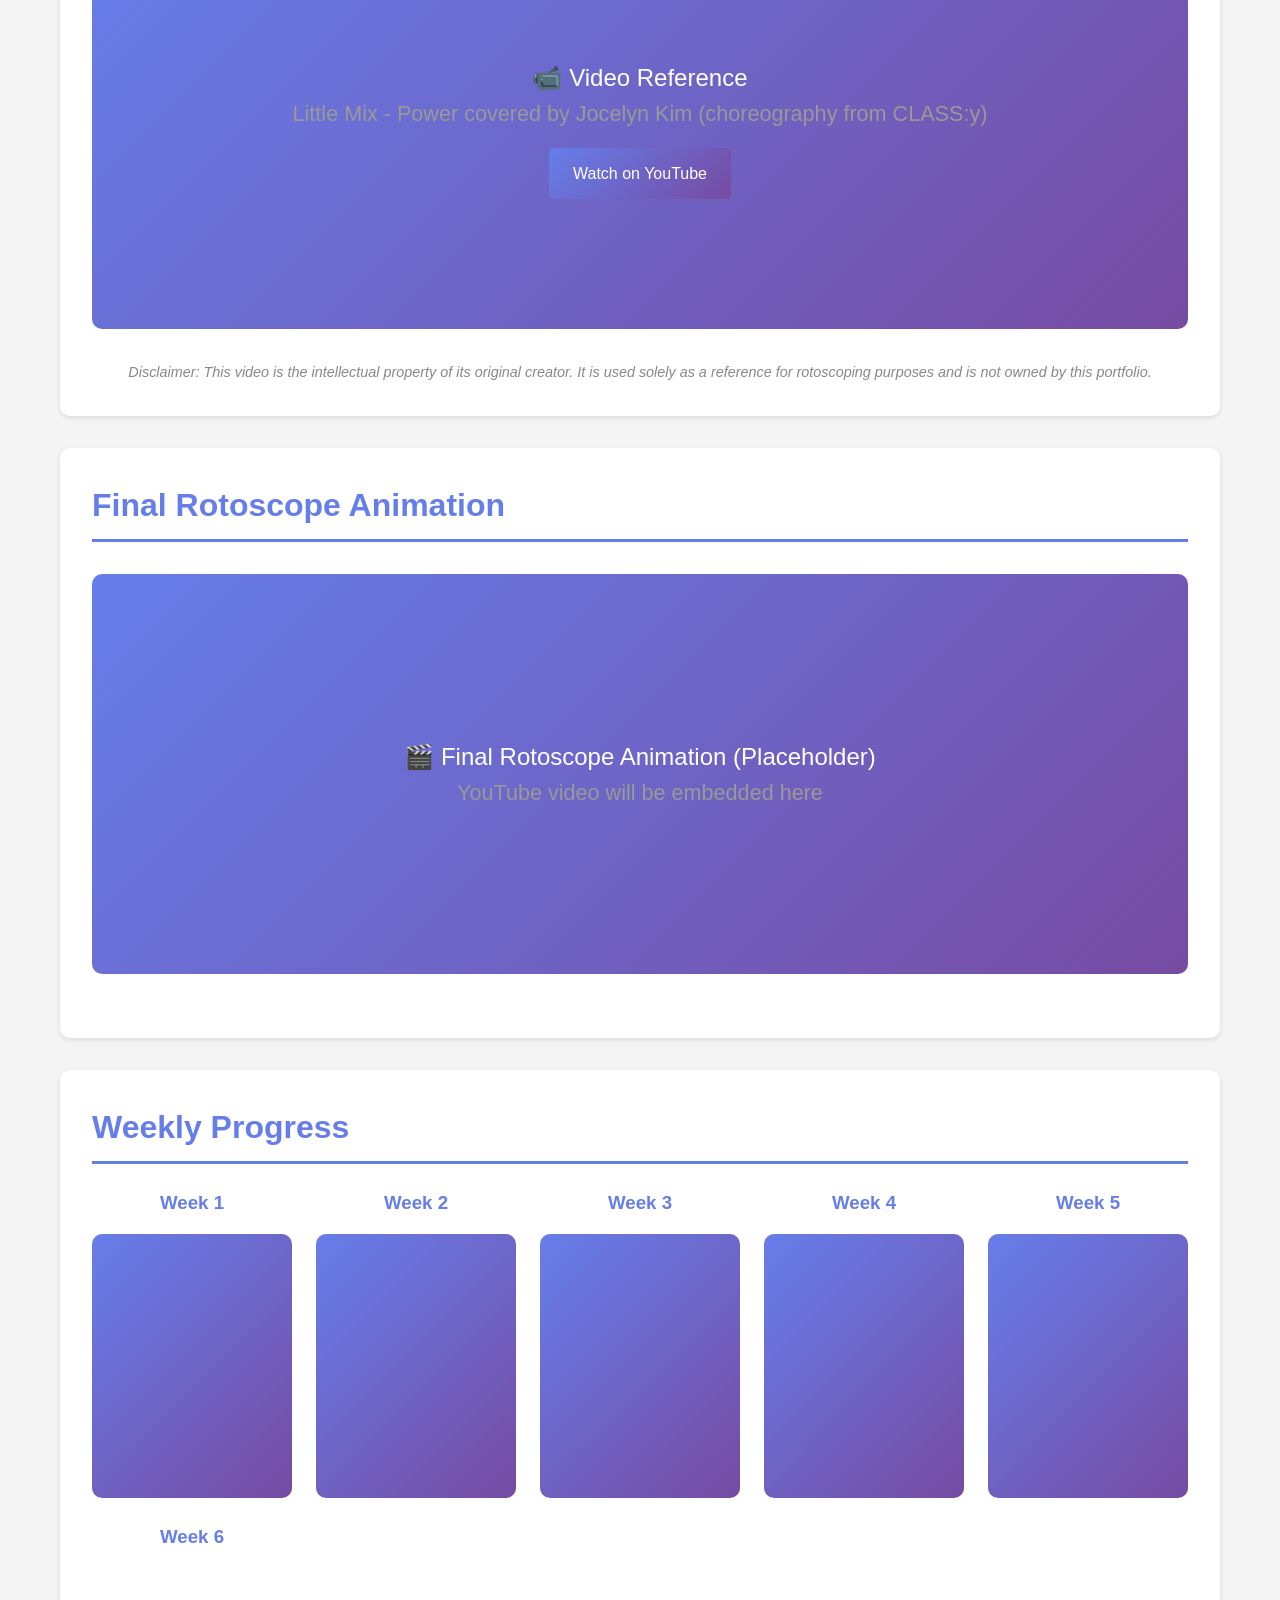
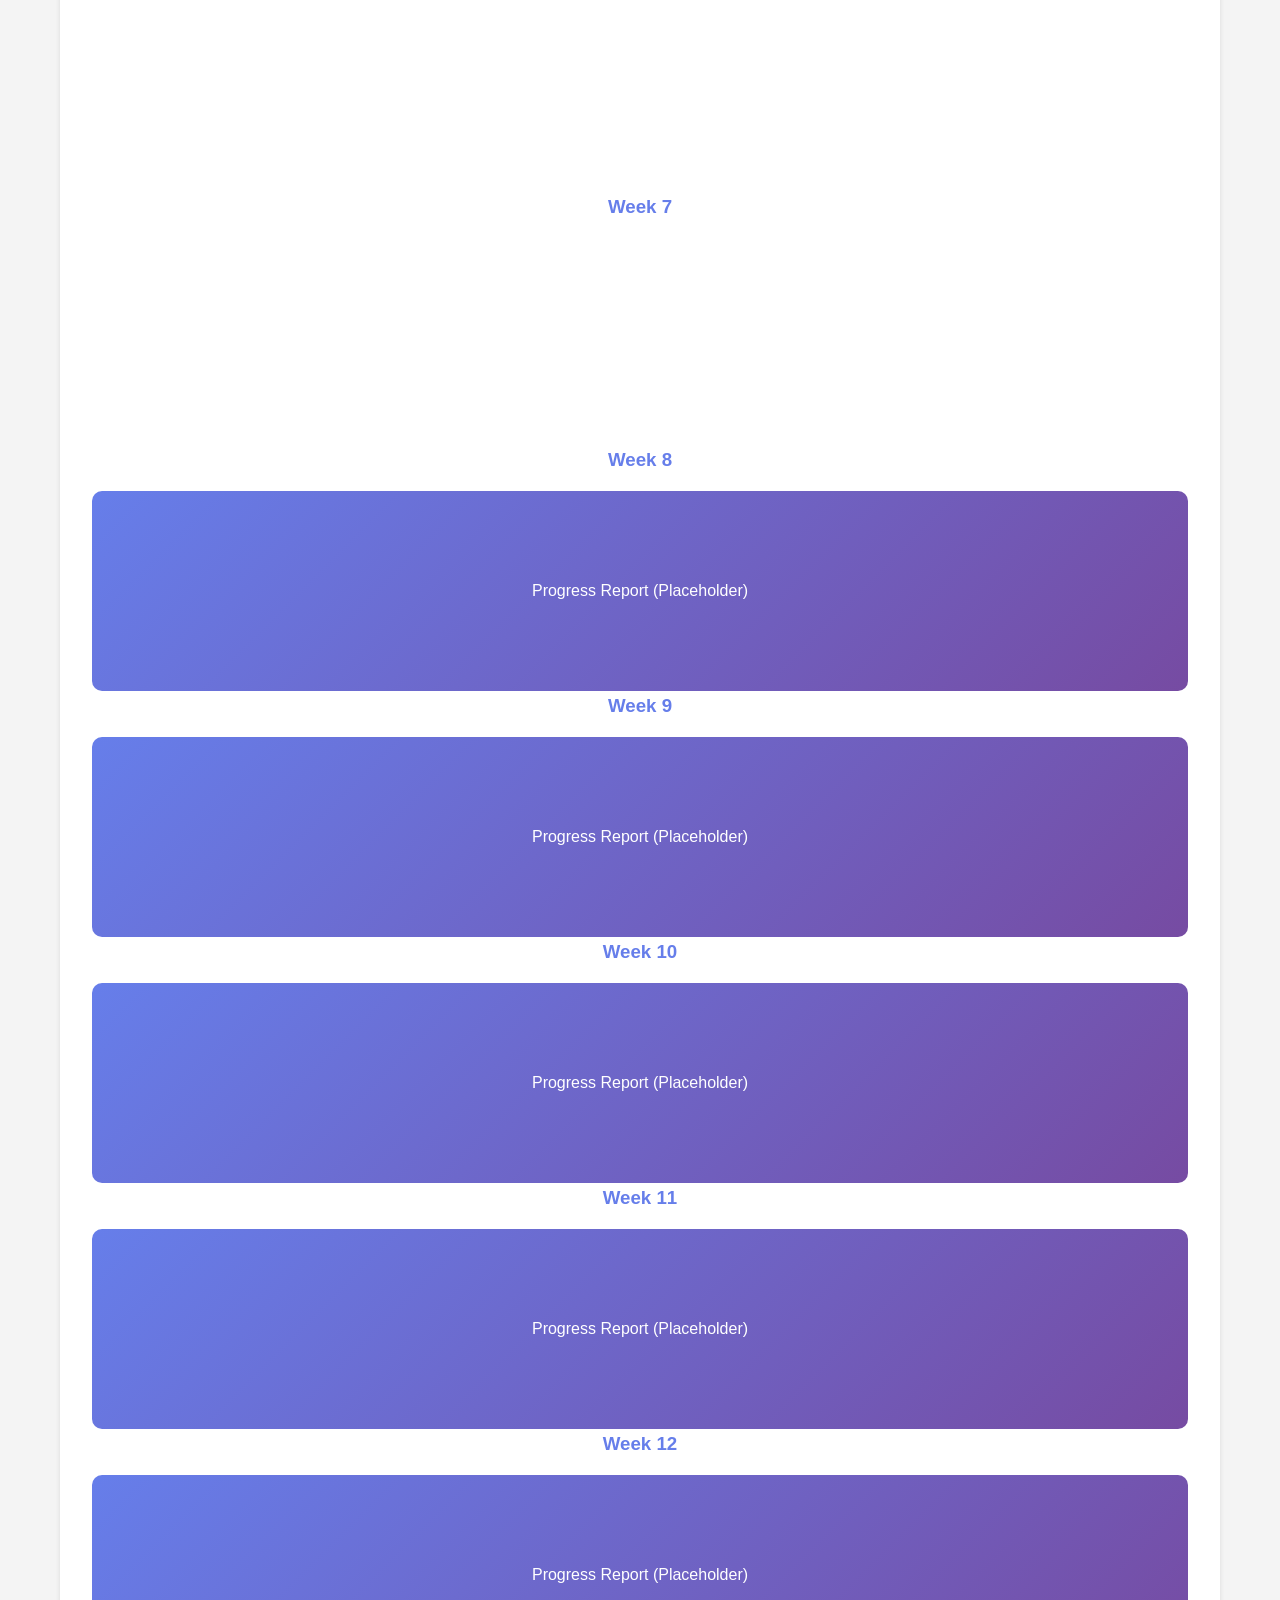
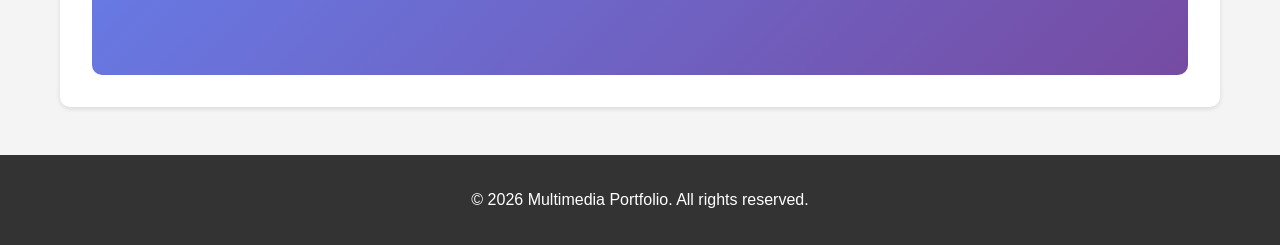
==== commit 52aba2c9: "fixed placeholder texts week6 and 7 Removed placeholder text from Week 6 and Week 7 progress reports" ====
--- a/rotoscope.html
+++ b/rotoscope.html
@@ -119,13 +119,11 @@
                 <div class="progress-item">
                     <h3>Week 6</h3>
                         <iframe width="100%" height="200" src="https://www.youtube.com/embed/G313K_YNeig" title="Week 6 Progress Report" frameborder="0" allow="accelerometer; autoplay; clipboard-write; encrypted-media; gyroscope; picture-in-picture" allowfullscreen></iframe>
-                        <p>Progress Report (Placeholder)</p>
                     </div>
                 </div>
                 <div class="progress-item">
                     <h3>Week 7</h3>
                         <iframe width="100%" height="200" src="https://www.youtube.com/embed/RO3NRxwnnPg" title="Week 7 Progress Report" frameborder="0" allow="accelerometer; autoplay; clipboard-write; encrypted-media; gyroscope; picture-in-picture" allowfullscreen></iframe>
-                        <p>Progress Report (Placeholder)</p>
                     </div>
                 </div>
                 <div class="progress-item">
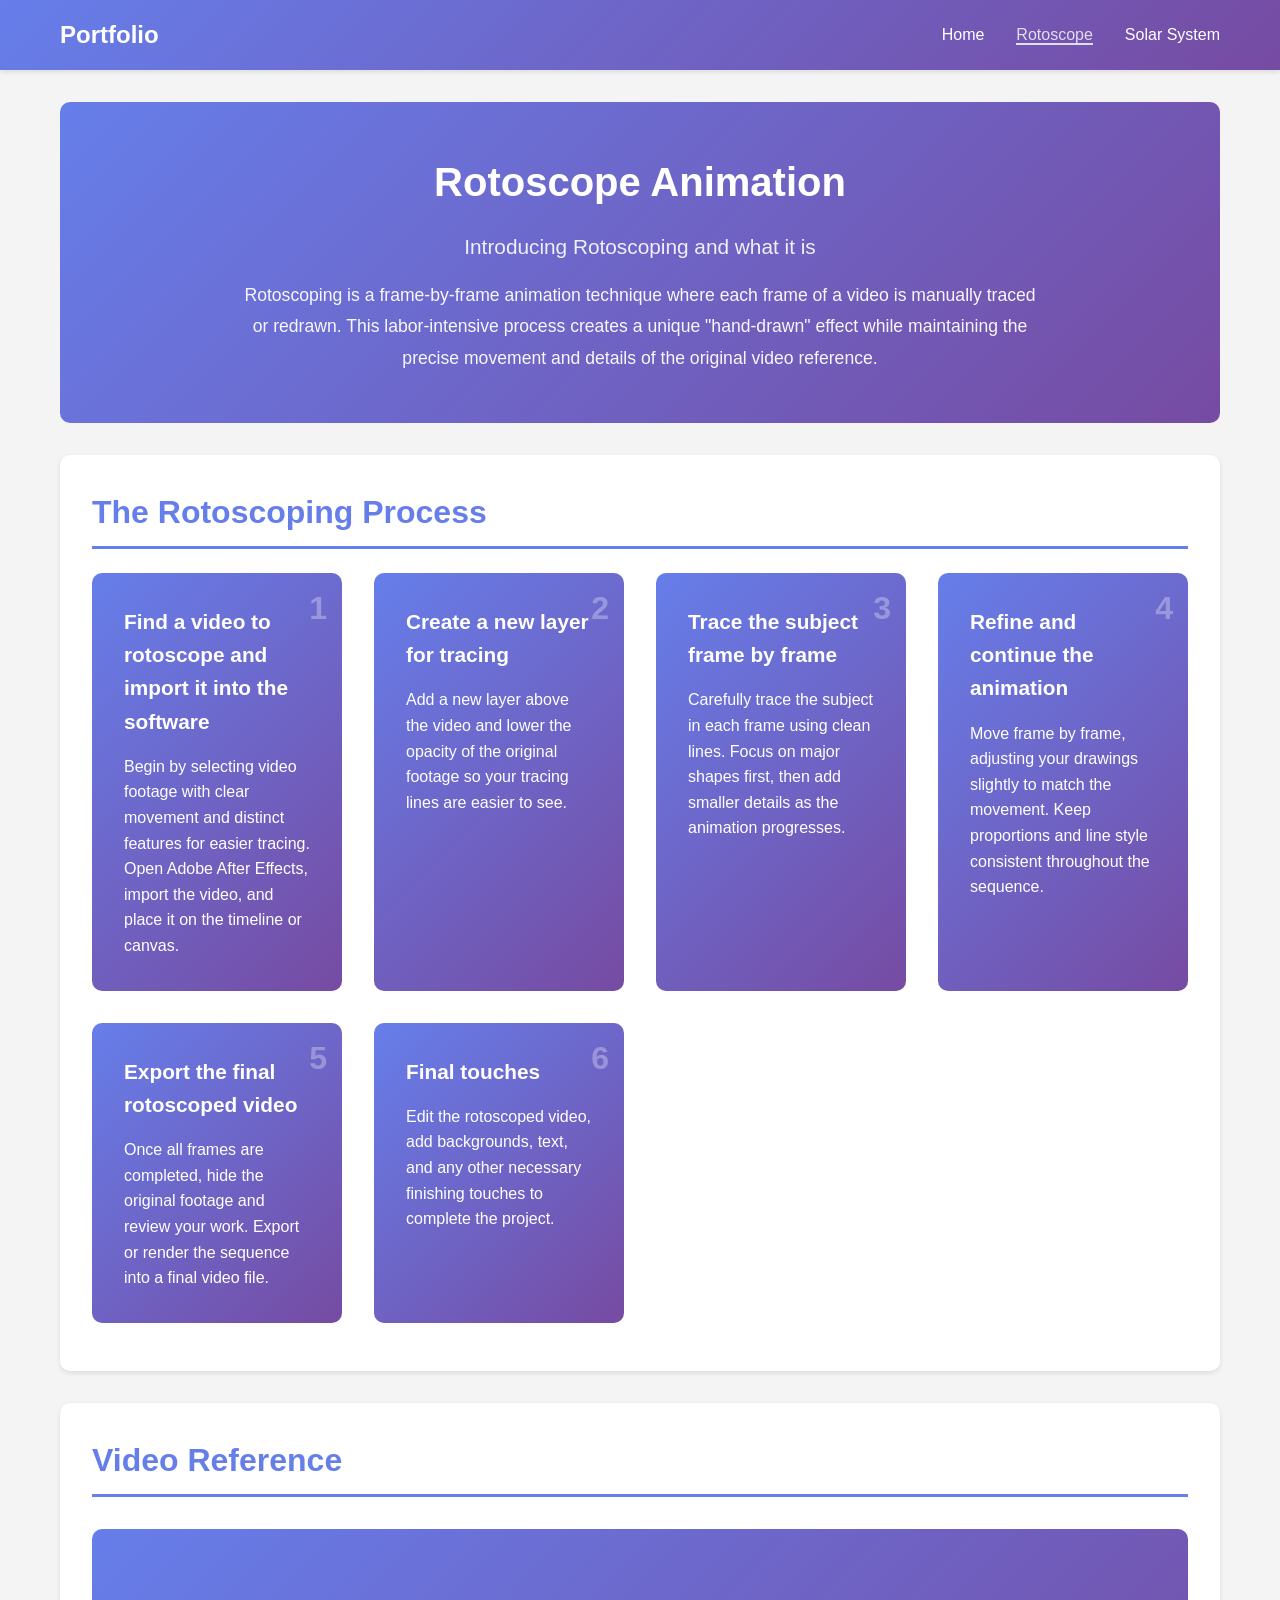
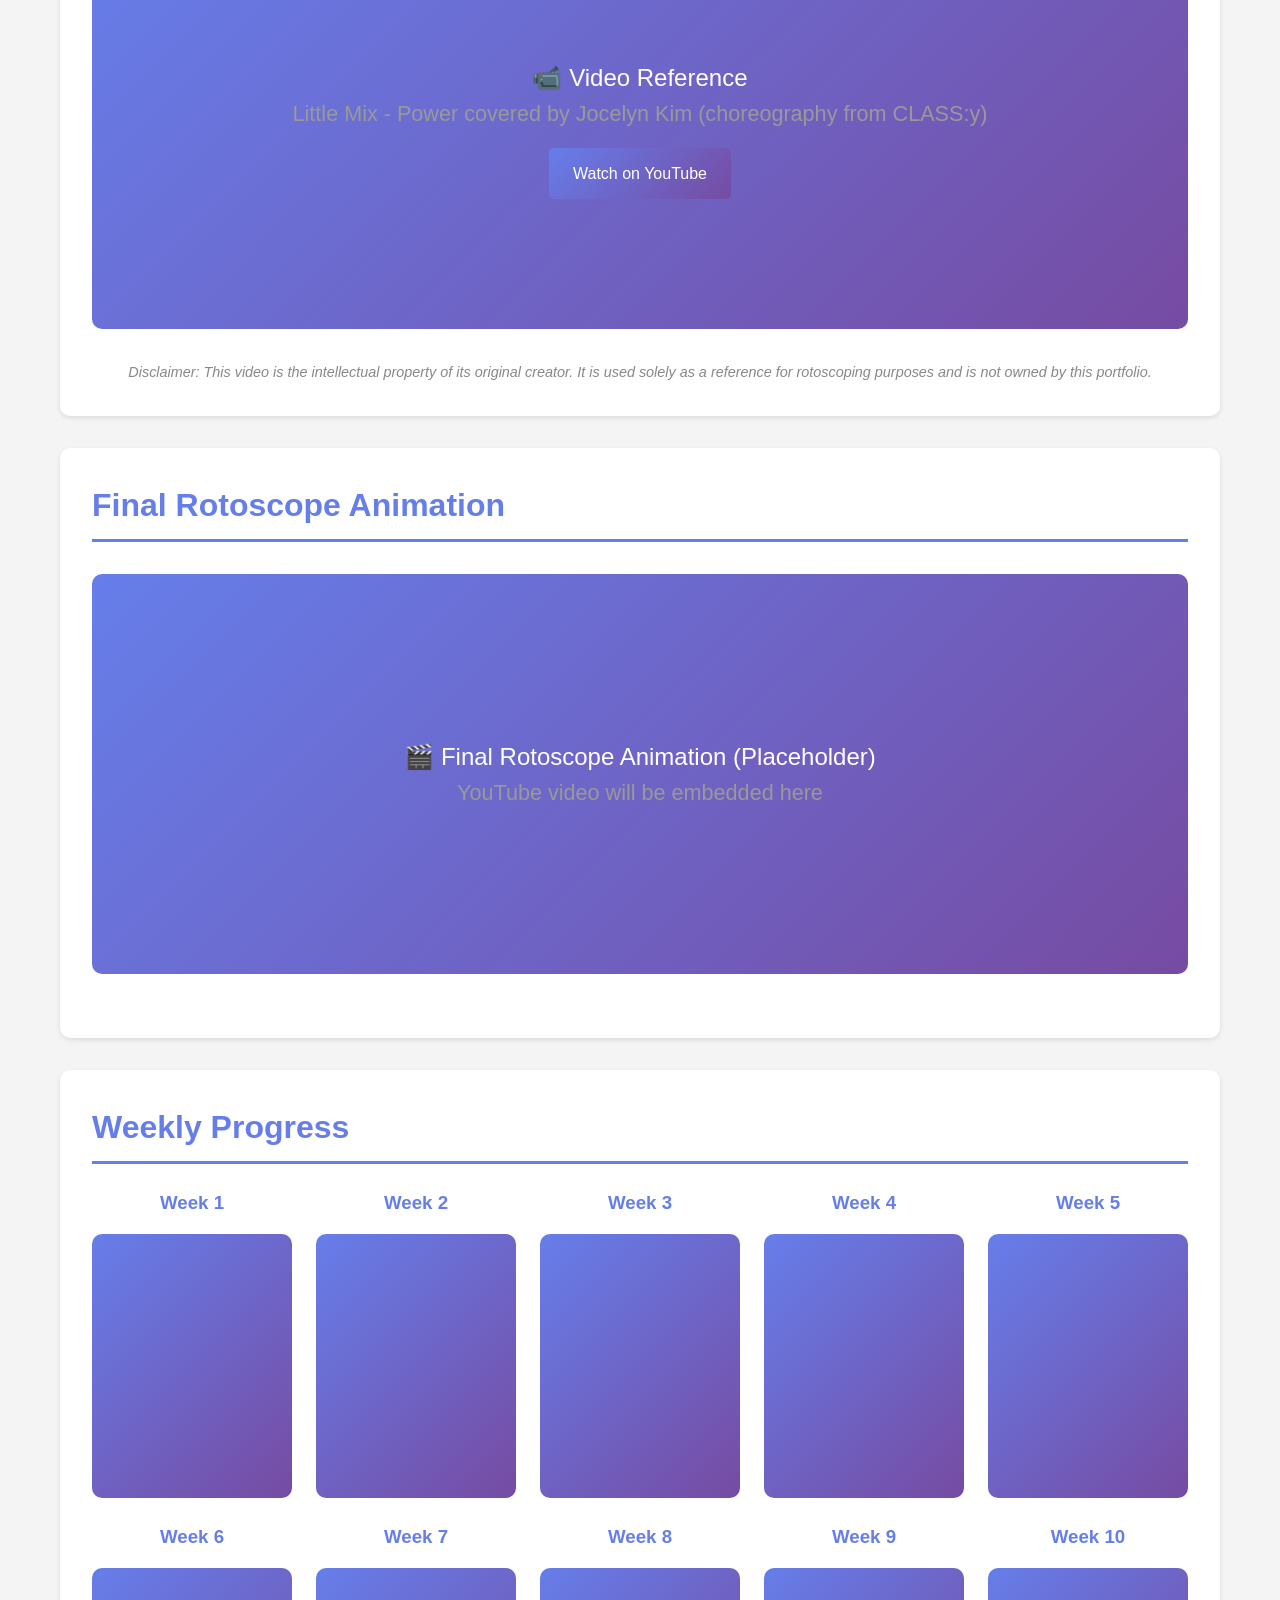
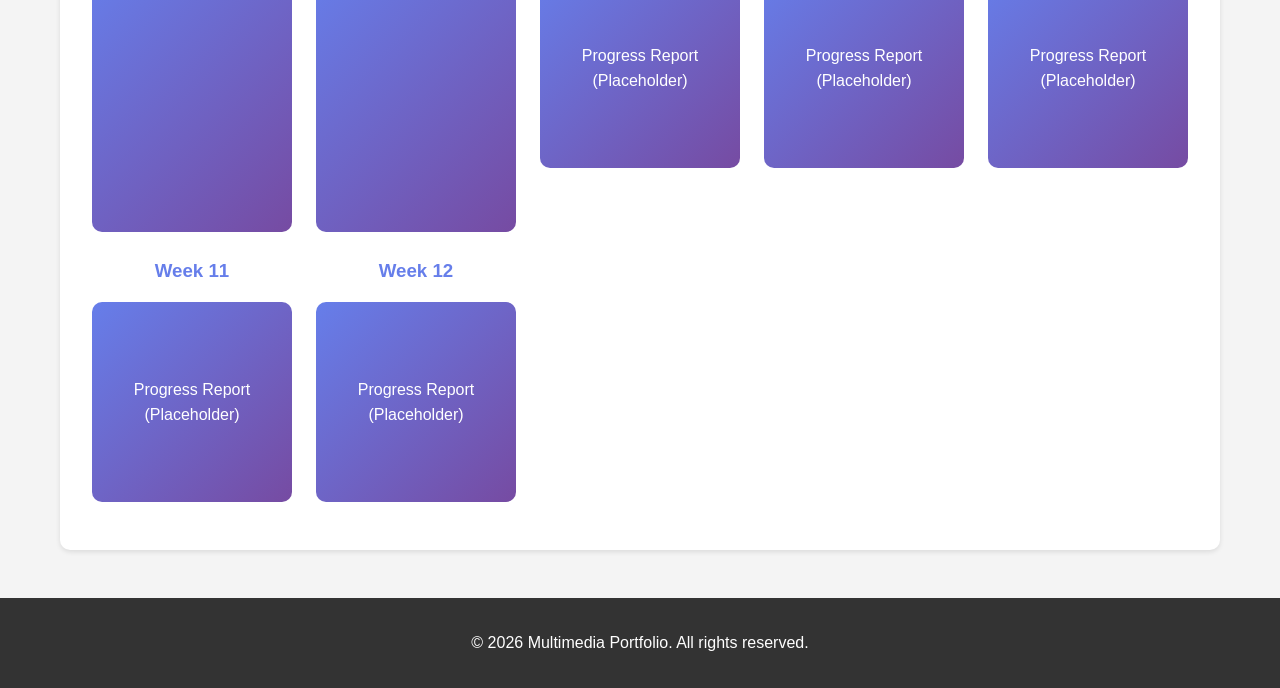
==== commit 7c8e005b: "fixed week 6 and 7 rotoscope progress report layout" ====
--- a/rotoscope.html
+++ b/rotoscope.html
@@ -118,11 +118,13 @@
                 </div>
                 <div class="progress-item">
                     <h3>Week 6</h3>
+                    <div class="placeholder-video small">
                         <iframe width="100%" height="200" src="https://www.youtube.com/embed/G313K_YNeig" title="Week 6 Progress Report" frameborder="0" allow="accelerometer; autoplay; clipboard-write; encrypted-media; gyroscope; picture-in-picture" allowfullscreen></iframe>
                     </div>
                 </div>
                 <div class="progress-item">
                     <h3>Week 7</h3>
+                    <div class="placeholder-video small">
                         <iframe width="100%" height="200" src="https://www.youtube.com/embed/RO3NRxwnnPg" title="Week 7 Progress Report" frameborder="0" allow="accelerometer; autoplay; clipboard-write; encrypted-media; gyroscope; picture-in-picture" allowfullscreen></iframe>
                     </div>
                 </div>
